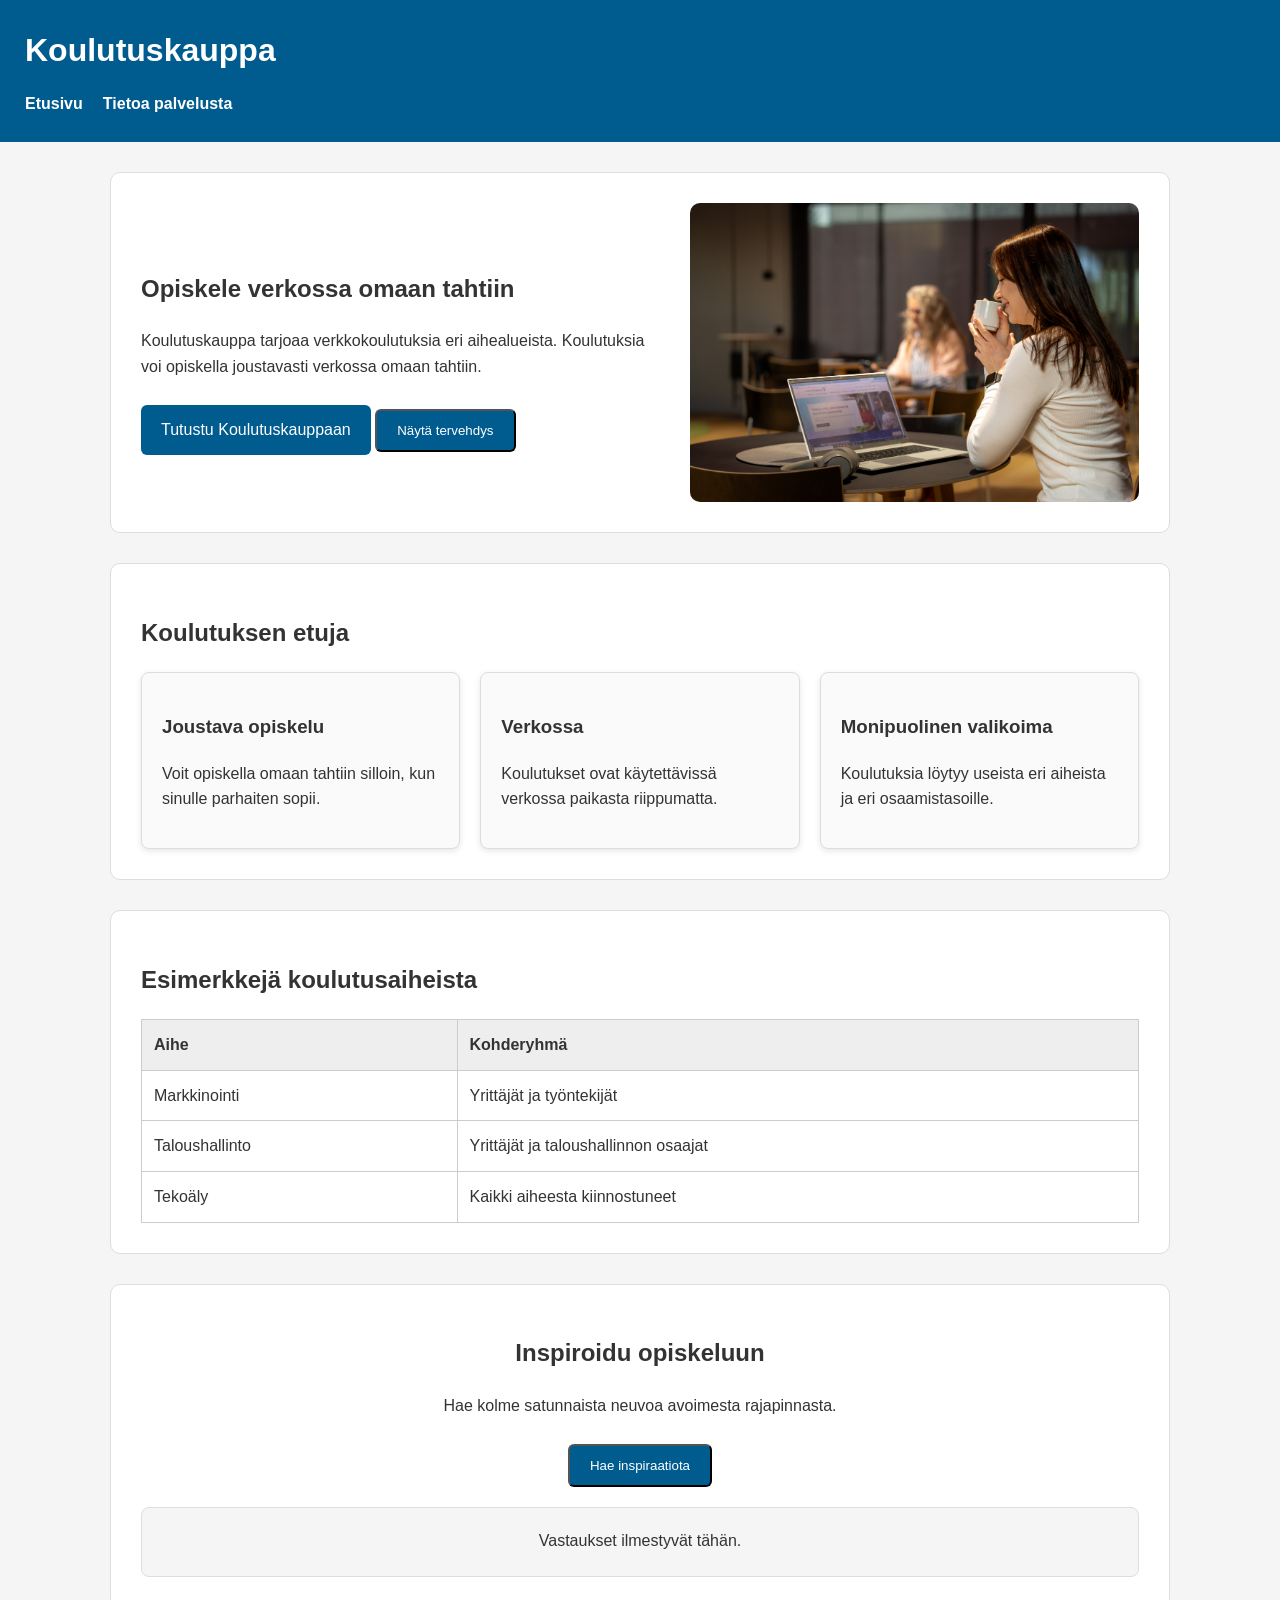
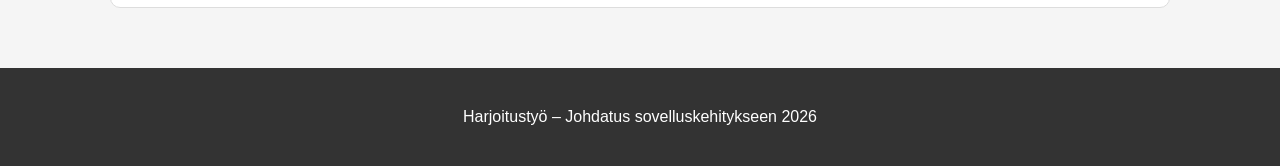
==== index.html @ 9e2ad27b "Add files via upload" ====
<!DOCTYPE html>
<html lang="fi">

<head>
    <meta charset="UTF-8">
    <meta name="viewport" content="width=device-width, initial-scale=1.0">
    <title>Koulutuskauppa</title>
    <link rel="stylesheet" href="style.css">
</head>

<body>

    <header>
        <h1>Koulutuskauppa</h1>

        <nav>
            <a href="index.html">Etusivu</a>
            <a href="about.html">Tietoa palvelusta</a>
        </nav>
    </header>

    <main>

        <section class="hero">
            <div class="hero-text">
                <h2>Opiskele verkossa omaan tahtiin</h2>

                <p>
                    Koulutuskauppa tarjoaa verkkokoulutuksia eri aihealueista.
                    Koulutuksia voi opiskella joustavasti verkossa omaan tahtiin.
                </p>

                <a class="button"
                   href="https://www.syo.fi/koulutuskauppa/"
                   target="_blank">
                    Tutustu Koulutuskauppaan
                </a>
                <button class="button" onclick="naytaViesti()">
    Näytä tervehdys
</button>
            </div>

            <img
                src="images/koulutus.jpg"
                alt="Henkilö opiskelemassa verkkokoulutusta tietokoneella">
        </section>


        <section>
            <h2>Koulutuksen etuja</h2>

            <div class="cards">

                <div class="card">
                    <h3>Joustava opiskelu</h3>
                    <p>Voit opiskella omaan tahtiin silloin, kun sinulle parhaiten sopii.</p>
                </div>

                <div class="card">
                    <h3>Verkossa</h3>
                    <p>Koulutukset ovat käytettävissä verkossa paikasta riippumatta.</p>
                </div>

                <div class="card">
                    <h3>Monipuolinen valikoima</h3>
                    <p>Koulutuksia löytyy useista eri aiheista ja eri osaamistasoille.</p>
                </div>

            </div>
        </section>


        <section>
            <h2>Esimerkkejä koulutusaiheista</h2>

            <table>
                <thead>
                    <tr>
                        <th>Aihe</th>
                        <th>Kohderyhmä</th>
                    </tr>
                </thead>

                <tbody>
                    <tr>
                        <td>Markkinointi</td>
                        <td>Yrittäjät ja työntekijät</td>
                    </tr>
                    <tr>
                        <td>Taloushallinto</td>
                        <td>Yrittäjät ja taloushallinnon osaajat</td>
                    </tr>
                    <tr>
                        <td>Tekoäly</td>
                        <td>Kaikki aiheesta kiinnostuneet</td>
                    </tr>
                </tbody>
            </table>
        </section>
<!-- VIIKKOTEHTÄVÄ 4: API -->

<section class="api-section">
    <h2>Inspiroidu opiskeluun</h2>

    <p>
        Hae kolme satunnaista neuvoa avoimesta rajapinnasta.
    </p>

    <button id="haeNappi" class="button">
        Hae inspiraatiota
    </button>

    <div id="apiTulos" class="api-result">
        Vastaukset ilmestyvät tähän.
    </div>
</section>
    </main>

    <footer>
        <p>Harjoitustyö – Johdatus sovelluskehitykseen 2026</p>
    </footer>
<script src="script.js"></script>
</body>

</html>
---- style.css ----
/* Sivun yleiset asetukset */

* {
    box-sizing: border-box;
}

body {
    margin: 0;
    font-family: Arial, Helvetica, sans-serif;
    font-size: 16px;
    line-height: 1.6;
    color: #333333;
    background-color: #f5f5f5;
}


/* Sivun yläosa */

header {
    background-color: #005b8f;
    color: white;
    padding: 25px;
}

header h1 {
    margin: 0 0 15px 0;
}


/* Navigaatio */

nav {
    display: flex;
    gap: 20px;
}

nav a {
    color: white;
    text-decoration: none;
    font-weight: bold;
}

nav a:hover {
    text-decoration: underline;
}


/* Sivun pääsisältö */

main {
    max-width: 1100px;
    margin: 0 auto;
    padding: 30px 20px;
}

section {
    background-color: white;
    margin-bottom: 30px;
    padding: 30px;
    border: 1px solid #dddddd;
    border-radius: 10px;
}


/* Yläosan esittely */

.hero {
    display: flex;
    align-items: center;
    gap: 30px;
}

.hero-text {
    flex: 1;
}

.hero img {
    width: 45%;
    max-width: 500px;
    height: auto;
    border-radius: 10px;
}


/* Painike */

.button {
    display: inline-block;
    background-color: #005b8f;
    color: white;
    padding: 12px 20px;
    margin-top: 10px;
    text-decoration: none;
    border-radius: 6px;
    transition: background-color 0.3s;
}

.button:hover {
    background-color: #003f63;
}


/* Koulutuksen etuja -kortit */

.cards {
    display: flex;
    gap: 20px;
}

.card {
    flex: 1;
    padding: 20px;
    border: 1px solid #dddddd;
    border-radius: 8px;
    background-color: #fafafa;
    box-shadow: 0 2px 6px rgba(0, 0, 0, 0.1);
}


/* Taulukko */

table {
    width: 100%;
    border-collapse: collapse;
}

th,
td {
    padding: 12px;
    border: 1px solid #cccccc;
    text-align: left;
}

th {
    background-color: #eeeeee;
}


/* Sivun alaosa */

footer {
    background-color: #333333;
    color: white;
    text-align: center;
    padding: 20px;
}


/* Mobiilinäkymä */

@media (max-width: 700px) {

    nav {
        flex-direction: column;
        gap: 8px;
    }

    .hero {
        flex-direction: column;
    }

    .hero img {
        width: 100%;
    }

    .cards {
        flex-direction: column;
    }

    section {
        padding: 20px;
    }
}
/* ==========================================
   VIIKKOTEHTÄVÄ 4 - API
   ========================================== */

.api-section {
    text-align: center;
}

.api-section select {
    padding: 10px;
    margin: 10px;
    font-size: 16px;
    border: 1px solid #cccccc;
    border-radius: 6px;
}

.api-result {
    margin-top: 20px;
    padding: 20px;
    min-height: 70px;
    background-color: #f5f5f5;
    border: 1px solid #dddddd;
    border-radius: 8px;
}
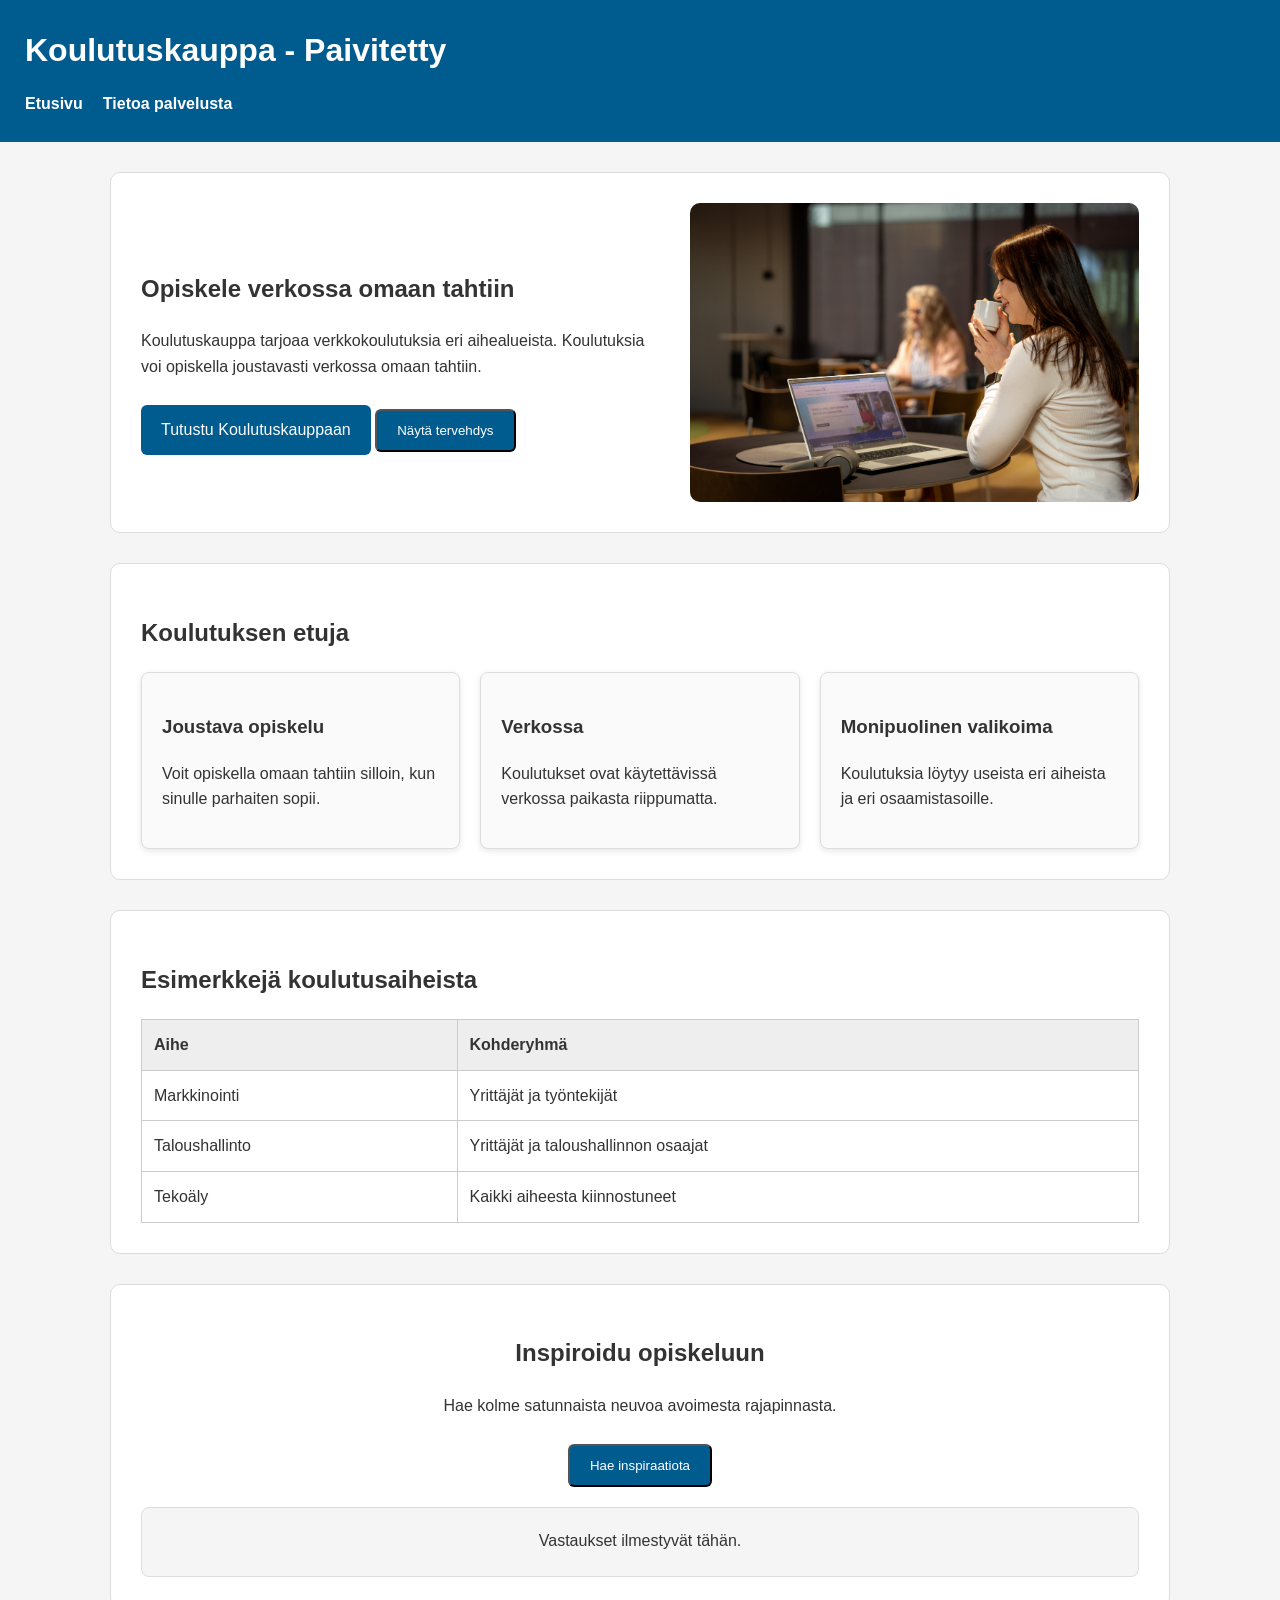
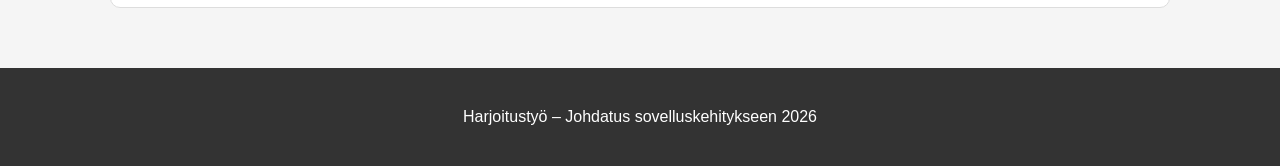
==== commit a12426b2: "Test CI/CD update" ====
--- a/index.html
+++ b/index.html
@@ -11,7 +11,7 @@
 <body>
 
     <header>
-        <h1>Koulutuskauppa</h1>
+        <h1>Koulutuskauppa - Paivitetty</h1>
 
         <nav>
             <a href="index.html">Etusivu</a>
@@ -122,4 +122,4 @@
 <script src="script.js"></script>
 </body>
 
-</html>+</html>
